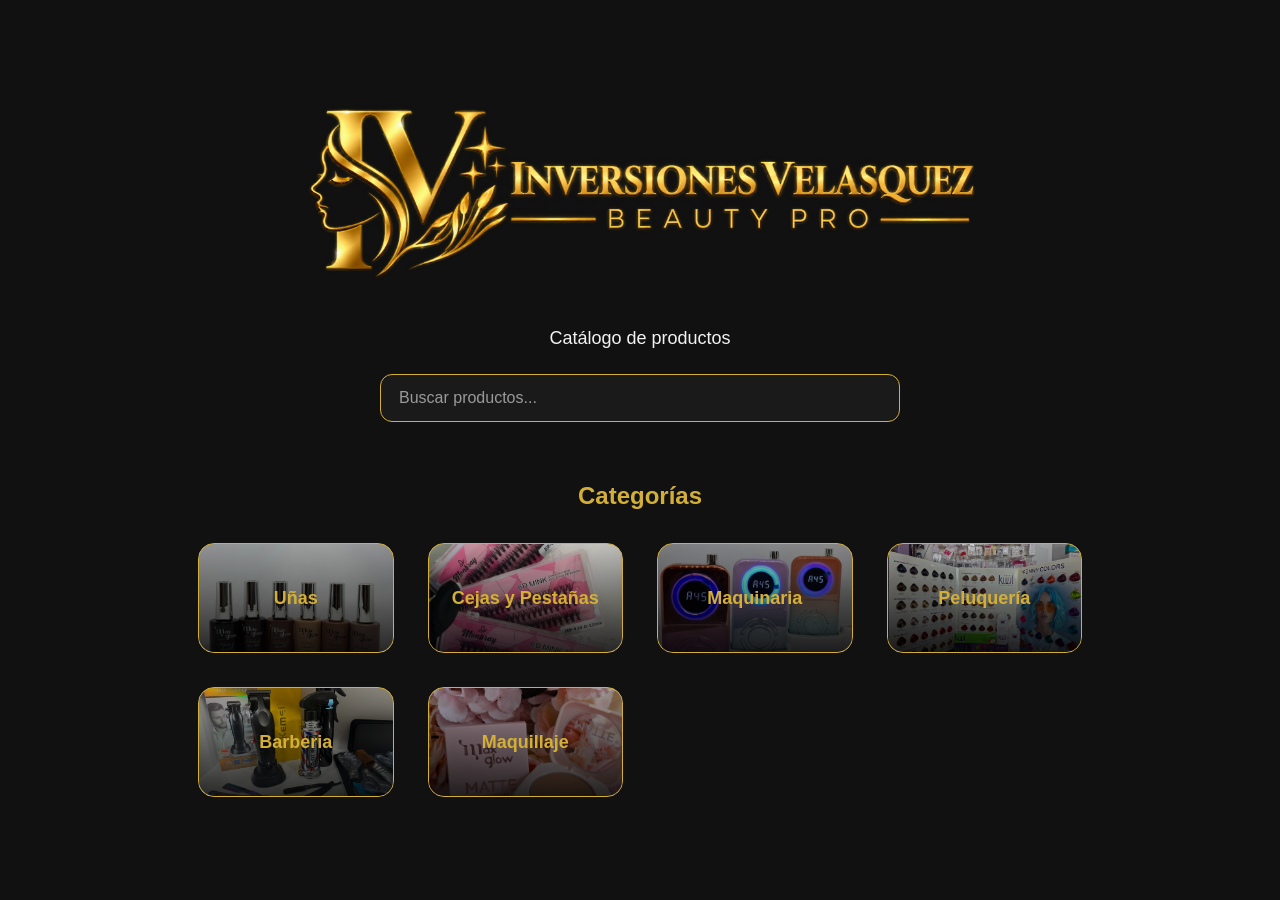
==== index.html @ 53782e68 "Primera version del catalogo" ====
<!DOCTYPE html>
<html lang="es">
<head>
    <meta charset="UTF-8">
    <meta name="viewport" content="width=device-width, initial-scale=1.0">
    <title>Inversiones Velasquez Beauty Pro</title>
    <link rel="stylesheet" href="styles.css">
</head>
    <body>
    <header class="hero">
        <img src="images/logo-inversiones-velasquez.png" alt="Inversiones Velasquez Beauty Pro" class="logo">

        <p class="subtitle">Catálogo de productos</p>

        <div class="search-box">
            <input type="text" placeholder="Buscar productos...">
        </div>
    </header>

<main>
    <section class="categories-section">
    <h2>Categorías</h2>

    <div class="category-grid">
        <button class="category-card category-card-image unas-card" id="btn-unas">
    <span>Uñas</span>
</button>
        <button class="category-card category-card-image pestanas-card" id="btn-pestanas">
    <span>Cejas y Pestañas</span>
</button>
        <button class="category-card category-card-image maquinaria-card" id="btn-maquinaria">
    <span>Maquinaria</span>
</button>
        <button class="category-card category-card-image peluqueria-card" id="btn-peluqueria">
    <span>Peluquería</span>
</button>
        <button class="category-card category-card-image barberia-card" id="btn-barberia">
    <span>Barberia</span>
</button>
        <button class="category-card category-card-image maquillaje-card" id="btn-maquillaje">
    <span>Maquillaje</span>
</button>

    </div>
</section> 
<section class="products-section" id="productos-unas">

    <button class="back-button volver-categorias">
        ← Volver a categorías
    </button>

    <h2>Productos de Uñas</h2>

    <div class="products-grid">

        <article class="product-card">
            <img src="images/unas.jpg" alt="Colección Chocolate Maxglow">

            <div class="product-info">
                <p class="product-brand">Maxglow</p>
                <h3>Colección Chocolate</h3>
                <p class="product-detail">Colección de 6 tonos</p>
                <p class="product-price">US$ 12.90</p>

                <a class="whatsapp-button" data-producto="Colección Chocolate Maxglow">
    Consultar por WhatsApp
</a>
            </div>
        </article>

        <article class="product-card">
    <img src="images/passion.jpg" alt="Colección Passion Maxglow">

    <div class="product-info">
        <p class="product-brand">Maxglow</p>
        <h3>Colección Passion</h3>
        <p class="product-detail">Colección de 6 tonos</p>
        <p class="product-price">US$ 12.98</p>

        <a class="whatsapp-button" data-producto="Colección Passion Maxglow">
            Consultar por WhatsApp
        </a>
    </div>
</article>

<article class="product-card">
    <img src="images/base-gel.jpg" alt="Base Gel Maxglow 15 ml">

    <div class="product-info">
        <p class="product-brand">Maxglow</p>
        <h3>Base Gel</h3>
        <p class="product-detail">15 ml</p>
        <p class="product-price">US$ 4.98</p>

        <a class="whatsapp-button" data-producto="Base Gel Maxglow 15 ml">
            Consultar por WhatsApp
        </a>
    </div>
</article>

<article class="product-card">
    <img src="images/top-coat-glass.jpg" alt="Top Coat Glass Super Shine Maxglow">

    <div class="product-info">
        <p class="product-brand">Maxglow</p>
        <h3>Top Coat Glass Super Shine</h3>
        <p class="product-detail">15 ml</p>
        <p class="product-price">US$ 5.68</p>

        <a class="whatsapp-button" data-producto="Top Coat Glass Super Shine Maxglow 15 ml">
            Consultar por WhatsApp
        </a>
    </div>
</article>

<article class="product-card">
    <img src="images/finish-gel.jpg" alt="Finish Gel Premium Top Coat Maxglow">

    <div class="product-info">
        <p class="product-brand">Maxglow</p>
        <h3>Finish Gel Premium Top Coat</h3>
        <p class="product-detail">10 ml</p>
        <p class="product-price">US$ 3.20</p>

        <a class="whatsapp-button" data-producto="Finish Gel Premium Top Coat Maxglow 10 ml">
            Consultar por WhatsApp
        </a>
    </div>
</article>

    </div>
    </section>
<section class="products-section" id="productos-pestanas">

    <button class="back-button volver-categorias">
    ← Volver a categorías
</button>

    <h2>Productos de Cejas y Pestañas</h2>

    <div class="products-grid">
        <!-- Aquí agregaremos los productos -->
    </div>

</section>
<section class="products-section" id="productos-maquinaria">

    <button class="back-button volver-categorias">
        ← Volver a categorías
    </button>

    <h2>Productos de Maquinaria</h2>

    <div class="products-grid">
        <!-- Aquí agregaremos los productos -->
    </div>

</section>

<section class="products-section" id="productos-peluqueria">

    <button class="back-button volver-categorias">
        ← Volver a categorías
    </button>

    <h2>Productos de Peluquería</h2>

    <div class="products-grid">
        <!-- Aquí agregaremos los productos -->
    </div>

</section>

<section class="products-section" id="productos-barberia">

    <button class="back-button volver-categorias">
        ← Volver a categorías
    </button>

    <h2>Productos de Barbería</h2>

    <div class="products-grid">
        <!-- Aquí agregaremos los productos -->
    </div>

</section>

<section class="products-section" id="productos-maquillaje">

    <button class="back-button volver-categorias">
        ← Volver a categorías
    </button>

    <h2>Productos de Maquillaje</h2>

    <div class="products-grid">
        <!-- Aquí agregaremos los productos -->
    </div>

</section>
</main>

<script src="script.js"></script>
</body>
</html>
---- styles.css ----
body {
    background-color: #111111;
    color: white;
    font-family: Arial, sans-serif;
    text-align: center;
}

h1 {
    color: #d4af37;
    font-size: 38px;
    margin-top: 50px;
}

h2 {
    color: #d4af37;
    margin-top: 40px;
}

button {
    background-color: #1f1f1f;
    color: #d4af37;
    border: 1px solid #d4af37;
    padding: 15px 25px;
    margin: 8px;
    border-radius: 10px;
    font-size: 16px;
    cursor: pointer;
}

button:hover {
    background-color: #d4af37;
    color: #111111;
}.logo {
    width: 90%;
    max-width: 700px;
    height: auto;
    margin: 35px auto 20px;
    display: block;
}.hero {
    padding: 30px 20px 10px;
}

.subtitle {
    font-size: 18px;
    margin-top: 10px;
    color: #f2f2f2;
}

.search-box {
    margin: 25px auto 10px;
    max-width: 520px;
}

.search-box input {
    width: 100%;
    box-sizing: border-box;
    background-color: #1a1a1a;
    color: white;
    border: 1px solid #d4af37;
    border-radius: 12px;
    padding: 14px 18px;
    font-size: 16px;
    outline: none;
}

.search-box input::placeholder {
    color: #9a9a9a;
}

.search-box input:focus {
    border-color: #f0c94a;
    box-shadow: 0 0 0 3px rgba(212, 175, 55, 0.15);
}.categories-section {
    margin-top: 35px;
    padding: 0 20px 40px;
}

.category-grid {
    display: grid;
    grid-template-columns: repeat(auto-fit, minmax(180px, 1fr));
    gap: 18px;
    max-width: 900px;
    margin: 25px auto 0;
}

.category-card {
    min-height: 110px;
    background: linear-gradient(145deg, #181818, #101010);
    border: 1px solid #d4af37;
    border-radius: 16px;
    color: #d4af37;
    font-size: 18px;
    font-weight: 600;
    padding: 20px;
    transition: transform 0.25s ease, box-shadow 0.25s ease, background 0.25s ease;
}

.category-card:hover {
    transform: translateY(-4px);
    background: linear-gradient(145deg, #242018, #141414);
    box-shadow: 0 10px 30px rgba(212, 175, 55, 0.15);
}

.category-card-image {
    position: relative;
    overflow: hidden;
    background-size: cover;
    background-position: center;
}

.category-card-image::before {
    content: "";
    position: absolute;
    inset: 0;
    background: linear-gradient(
        to top,
        rgba(0, 0, 0, 0.82),
        rgba(0, 0, 0, 0.18)
    );
}

.category-card-image span {
    position: relative;
    z-index: 1;
}

.unas-card {
    background-image: url("images/unas.jpg");
}.pestanas-card {
    background-image: url("images/pestanas.jpg");
}.maquinaria-card {
    background-image: url("images/maquinaria.jpg");
}.barberia-card {
    background-image: url("images/barberia.jpg");
}.peluqueria-card {
    background-image: url("images/peluqueria.jpg");
}

.maquillaje-card {
    background-image: url("images/maquillaje.jpg");
}/* ===== PRODUCTOS ===== */

.products-section {
    padding: 50px 20px 70px;
    text-align: center;
}

.products-section h2 {
    color: #d4af37;
    font-size: 28px;
    margin-bottom: 30px;
}

.products-grid {
    display: grid;
    grid-template-columns: repeat(auto-fit, minmax(240px, 280px));
    justify-content: center;
    gap: 25px;
    max-width: 1000px;
    margin: 0 auto;
}

.product-card {
    background: linear-gradient(145deg, #181818, #101010);
    border: 1px solid #d4af37;
    border-radius: 18px;
    overflow: hidden;
    text-align: left;
    transition: transform 0.25s ease, box-shadow 0.25s ease;
}

.product-card:hover {
    transform: translateY(-5px);
    box-shadow: 0 10px 30px rgba(212, 175, 55, 0.18);
}

.product-card img {
    width: 100%;
    height: 240px;
    object-fit: cover;
    display: block;
}

.product-info {
    padding: 20px;
}

.product-brand {
    color: #d4af37;
    font-size: 14px;
    font-weight: 600;
    text-transform: uppercase;
    letter-spacing: 1px;
    margin: 0 0 6px;
}

.product-info h3 {
    color: white;
    font-size: 20px;
    margin: 0 0 8px;
}

.product-detail {
    color: #aaa;
    font-size: 14px;
    margin: 0 0 18px;
}

.product-price {
    color: #d4af37;
    font-size: 22px;
    font-weight: 700;
    margin: 0 0 18px;
}

.whatsapp-button {
    width: 100%;
    padding: 12px;
    border: none;
    border-radius: 10px;
    background: #25d366;
    color: white;
    font-size: 15px;
    font-weight: 600;
    cursor: pointer;
    transition: transform 0.2s ease, opacity 0.2s ease;
}

.whatsapp-button:hover {
    transform: translateY(-2px);
    opacity: 0.9;
}
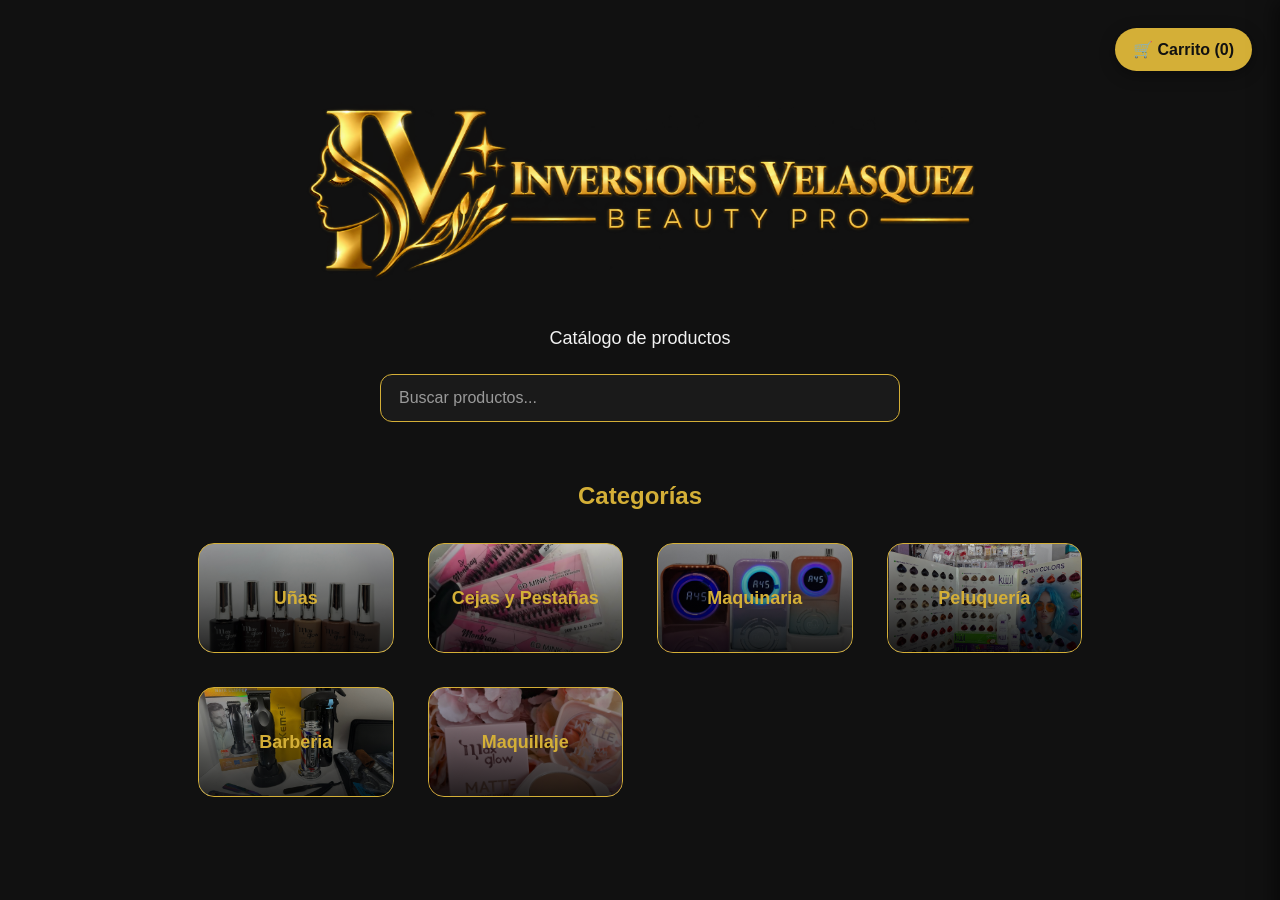
==== commit 13be28d7: "Carrito y WhatsApp automatizados" ====
--- a/index.html
+++ b/index.html
@@ -62,9 +62,20 @@
                 <p class="product-detail">Colección de 6 tonos</p>
                 <p class="product-price">US$ 12.90</p>
 
-                <a class="whatsapp-button" data-producto="Colección Chocolate Maxglow">
+<button 
+    class="add-to-cart"
+    data-name="Colección Chocolate Maxglow"
+    data-price="12.90">
+    Agregar al carrito
+</button>
+
+<a class="whatsapp-button"
+   data-producto="Colección Chocolate Maxglow"
+   data-precio="12.90"
+   data-imagen="images/unas.jpg">
     Consultar por WhatsApp
 </a>
+
             </div>
         </article>
 
@@ -76,6 +87,12 @@
         <h3>Colección Passion</h3>
         <p class="product-detail">Colección de 6 tonos</p>
         <p class="product-price">US$ 12.98</p>
+        <button 
+    class="add-to-cart"
+    data-name="Colección Passion Maxglow"
+    data-price="12.98">
+    Agregar al carrito
+</button>
 
         <a class="whatsapp-button" data-producto="Colección Passion Maxglow">
             Consultar por WhatsApp
@@ -91,6 +108,12 @@
         <h3>Base Gel</h3>
         <p class="product-detail">15 ml</p>
         <p class="product-price">US$ 4.98</p>
+        <button 
+    class="add-to-cart"
+    data-name="Base Gel Maxglow 15 ml"
+    data-price="4.98">
+    Agregar al carrito
+</button>
 
         <a class="whatsapp-button" data-producto="Base Gel Maxglow 15 ml">
             Consultar por WhatsApp
@@ -106,6 +129,12 @@
         <h3>Top Coat Glass Super Shine</h3>
         <p class="product-detail">15 ml</p>
         <p class="product-price">US$ 5.68</p>
+        <button 
+    class="add-to-cart"
+    data-name="Top Coat Glass Super Shine Maxglow 15 ml"
+    data-price="5.68">
+    Agregar al carrito
+</button>
 
         <a class="whatsapp-button" data-producto="Top Coat Glass Super Shine Maxglow 15 ml">
             Consultar por WhatsApp
@@ -121,6 +150,12 @@
         <h3>Finish Gel Premium Top Coat</h3>
         <p class="product-detail">10 ml</p>
         <p class="product-price">US$ 3.20</p>
+        <button 
+    class="add-to-cart"
+    data-name="Finish Gel Premium Top Coat Maxglow 10 ml"
+    data-price="3.20">
+    Agregar al carrito
+</button>
 
         <a class="whatsapp-button" data-producto="Finish Gel Premium Top Coat Maxglow 10 ml">
             Consultar por WhatsApp
@@ -199,6 +234,29 @@
 
 </section>
 </main>
+
+<button id="cart-button" class="cart-button">
+    🛒 Carrito (<span id="cart-count">0</span>)
+</button>
+
+<div id="cart-panel" class="cart-panel">
+    <div class="cart-header">
+        <h2>Tu pedido</h2>
+        <button id="close-cart" class="close-cart">×</button>
+    </div>
+
+    <div id="cart-items">
+        <p class="empty-cart">Tu carrito está vacío</p>
+    </div>
+
+    <div class="cart-footer">
+        <p>Total referencial: <strong id="cart-total">US$ 0.00</strong></p>
+
+        <button id="send-cart-whatsapp" class="cart-whatsapp-button">
+            Enviar pedido por WhatsApp
+        </button>
+    </div>
+</div>
 
 <script src="script.js"></script>
 </body>
--- a/styles.css
+++ b/styles.css
@@ -229,4 +229,124 @@
 .whatsapp-button:hover {
     transform: translateY(-2px);
     opacity: 0.9;
+}/* =========================
+   CARRITO
+========================= */
+
+.cart-button {
+    position: fixed;
+    top: 20px;
+    right: 20px;
+    z-index: 1000;
+
+    background: #d4af37;
+    color: #111;
+    border: none;
+    border-radius: 30px;
+
+    padding: 12px 18px;
+    font-size: 16px;
+    font-weight: bold;
+
+    cursor: pointer;
+
+    box-shadow: 0 4px 15px rgba(0, 0, 0, 0.35);
+}
+
+.cart-button:hover {
+    transform: scale(1.05);
+}
+
+.cart-panel {
+    position: fixed;
+    top: 0;
+    right: -420px;
+
+    width: 380px;
+    max-width: 90%;
+    height: 100vh;
+
+    background: #111;
+    color: white;
+
+    z-index: 2000;
+
+    padding: 20px;
+
+    box-shadow: -5px 0 20px rgba(0, 0, 0, 0.5);
+
+    transition: right 0.3s ease;
+
+    overflow-y: auto;
+}
+
+.cart-panel.active {
+    right: 0;
+}
+
+.cart-header {
+    display: flex;
+    justify-content: space-between;
+    align-items: center;
+
+    border-bottom: 1px solid #d4af37;
+    padding-bottom: 15px;
+}
+
+.cart-header h2 {
+    color: #d4af37;
+    margin: 0;
+}
+
+.close-cart {
+    background: transparent;
+    border: none;
+    color: white;
+
+    font-size: 32px;
+    cursor: pointer;
+}
+
+#cart-items {
+    margin-top: 20px;
+}
+
+.empty-cart {
+    color: #aaa;
+    text-align: center;
+    margin-top: 40px;
+}
+
+.cart-footer {
+    margin-top: 30px;
+    padding-top: 20px;
+
+    border-top: 1px solid #333;
+}
+
+.cart-footer p {
+    font-size: 18px;
+}
+
+.cart-whatsapp-button {
+    width: 100%;
+
+    background: #25d366;
+    color: white;
+
+    border: none;
+    border-radius: 10px;
+
+    padding: 14px;
+
+    font-size: 16px;
+    font-weight: bold;
+
+    cursor: pointer;
+}
+
+.cart-whatsapp-button:hover {
+    opacity: 0.9;
+}.add-to-cart {
+    margin-bottom: 14px;
 }
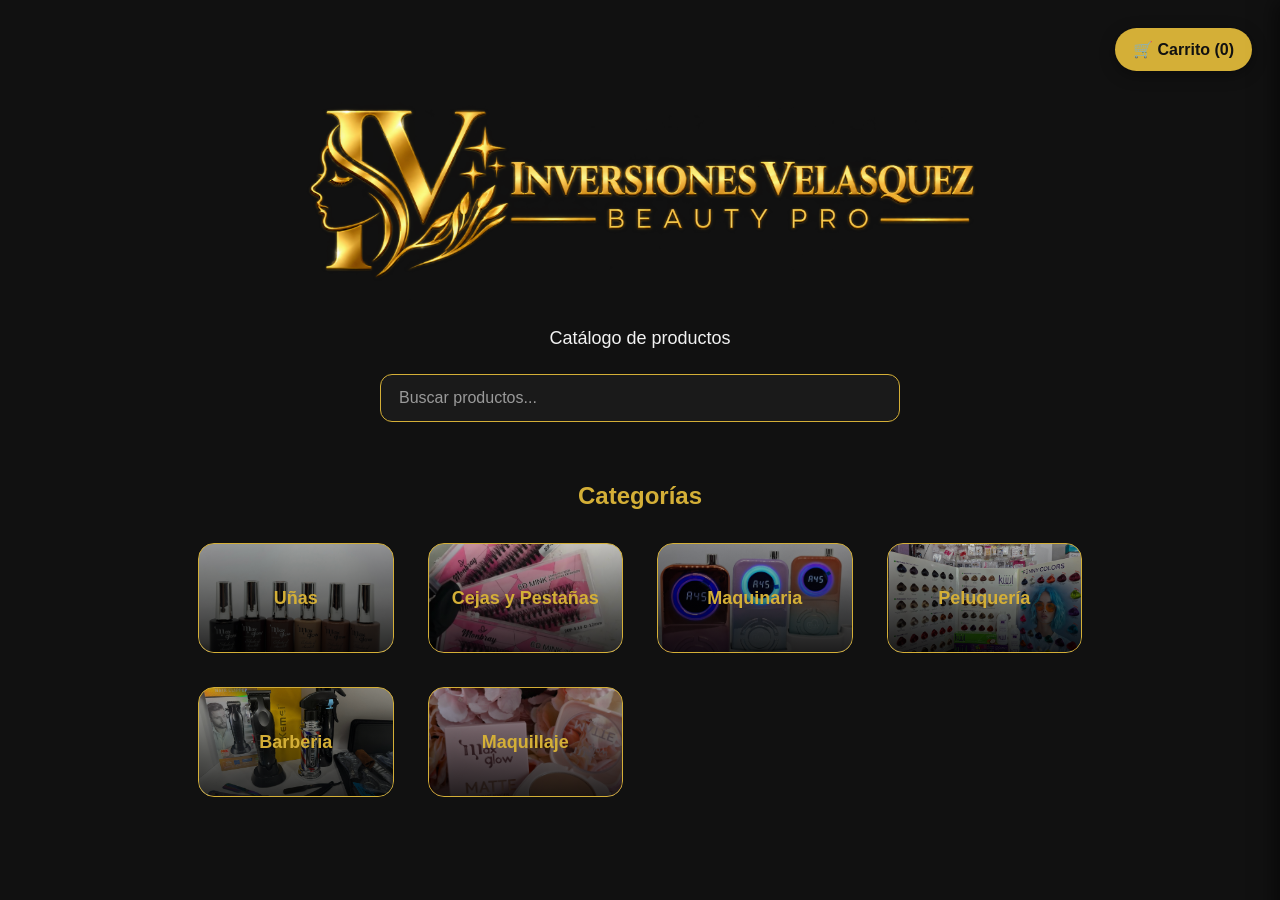
==== commit 5c01bdd9: "Productos automatizados desde productos.js" ====
--- a/index.html
+++ b/index.html
@@ -53,115 +53,7 @@
 
     <div class="products-grid">
 
-        <article class="product-card">
-            <img src="images/unas.jpg" alt="Colección Chocolate Maxglow">
-
-            <div class="product-info">
-                <p class="product-brand">Maxglow</p>
-                <h3>Colección Chocolate</h3>
-                <p class="product-detail">Colección de 6 tonos</p>
-                <p class="product-price">US$ 12.90</p>
-
-<button 
-    class="add-to-cart"
-    data-name="Colección Chocolate Maxglow"
-    data-price="12.90">
-    Agregar al carrito
-</button>
-
-<a class="whatsapp-button"
-   data-producto="Colección Chocolate Maxglow"
-   data-precio="12.90"
-   data-imagen="images/unas.jpg">
-    Consultar por WhatsApp
-</a>
-
-            </div>
-        </article>
-
-        <article class="product-card">
-    <img src="images/passion.jpg" alt="Colección Passion Maxglow">
-
-    <div class="product-info">
-        <p class="product-brand">Maxglow</p>
-        <h3>Colección Passion</h3>
-        <p class="product-detail">Colección de 6 tonos</p>
-        <p class="product-price">US$ 12.98</p>
-        <button 
-    class="add-to-cart"
-    data-name="Colección Passion Maxglow"
-    data-price="12.98">
-    Agregar al carrito
-</button>
-
-        <a class="whatsapp-button" data-producto="Colección Passion Maxglow">
-            Consultar por WhatsApp
-        </a>
-    </div>
-</article>
-
-<article class="product-card">
-    <img src="images/base-gel.jpg" alt="Base Gel Maxglow 15 ml">
-
-    <div class="product-info">
-        <p class="product-brand">Maxglow</p>
-        <h3>Base Gel</h3>
-        <p class="product-detail">15 ml</p>
-        <p class="product-price">US$ 4.98</p>
-        <button 
-    class="add-to-cart"
-    data-name="Base Gel Maxglow 15 ml"
-    data-price="4.98">
-    Agregar al carrito
-</button>
-
-        <a class="whatsapp-button" data-producto="Base Gel Maxglow 15 ml">
-            Consultar por WhatsApp
-        </a>
-    </div>
-</article>
-
-<article class="product-card">
-    <img src="images/top-coat-glass.jpg" alt="Top Coat Glass Super Shine Maxglow">
-
-    <div class="product-info">
-        <p class="product-brand">Maxglow</p>
-        <h3>Top Coat Glass Super Shine</h3>
-        <p class="product-detail">15 ml</p>
-        <p class="product-price">US$ 5.68</p>
-        <button 
-    class="add-to-cart"
-    data-name="Top Coat Glass Super Shine Maxglow 15 ml"
-    data-price="5.68">
-    Agregar al carrito
-</button>
-
-        <a class="whatsapp-button" data-producto="Top Coat Glass Super Shine Maxglow 15 ml">
-            Consultar por WhatsApp
-        </a>
-    </div>
-</article>
-
-<article class="product-card">
-    <img src="images/finish-gel.jpg" alt="Finish Gel Premium Top Coat Maxglow">
-
-    <div class="product-info">
-        <p class="product-brand">Maxglow</p>
-        <h3>Finish Gel Premium Top Coat</h3>
-        <p class="product-detail">10 ml</p>
-        <p class="product-price">US$ 3.20</p>
-        <button 
-    class="add-to-cart"
-    data-name="Finish Gel Premium Top Coat Maxglow 10 ml"
-    data-price="3.20">
-    Agregar al carrito
-</button>
-
-        <a class="whatsapp-button" data-producto="Finish Gel Premium Top Coat Maxglow 10 ml">
-            Consultar por WhatsApp
-        </a>
-    </div>
-</article>
+        
 
     </div>
     </section>
@@ -258,6 +150,7 @@
     </div>
 </div>
 
+<script src="productos.js"></script>
 <script src="script.js"></script>
 </body>
 </html>
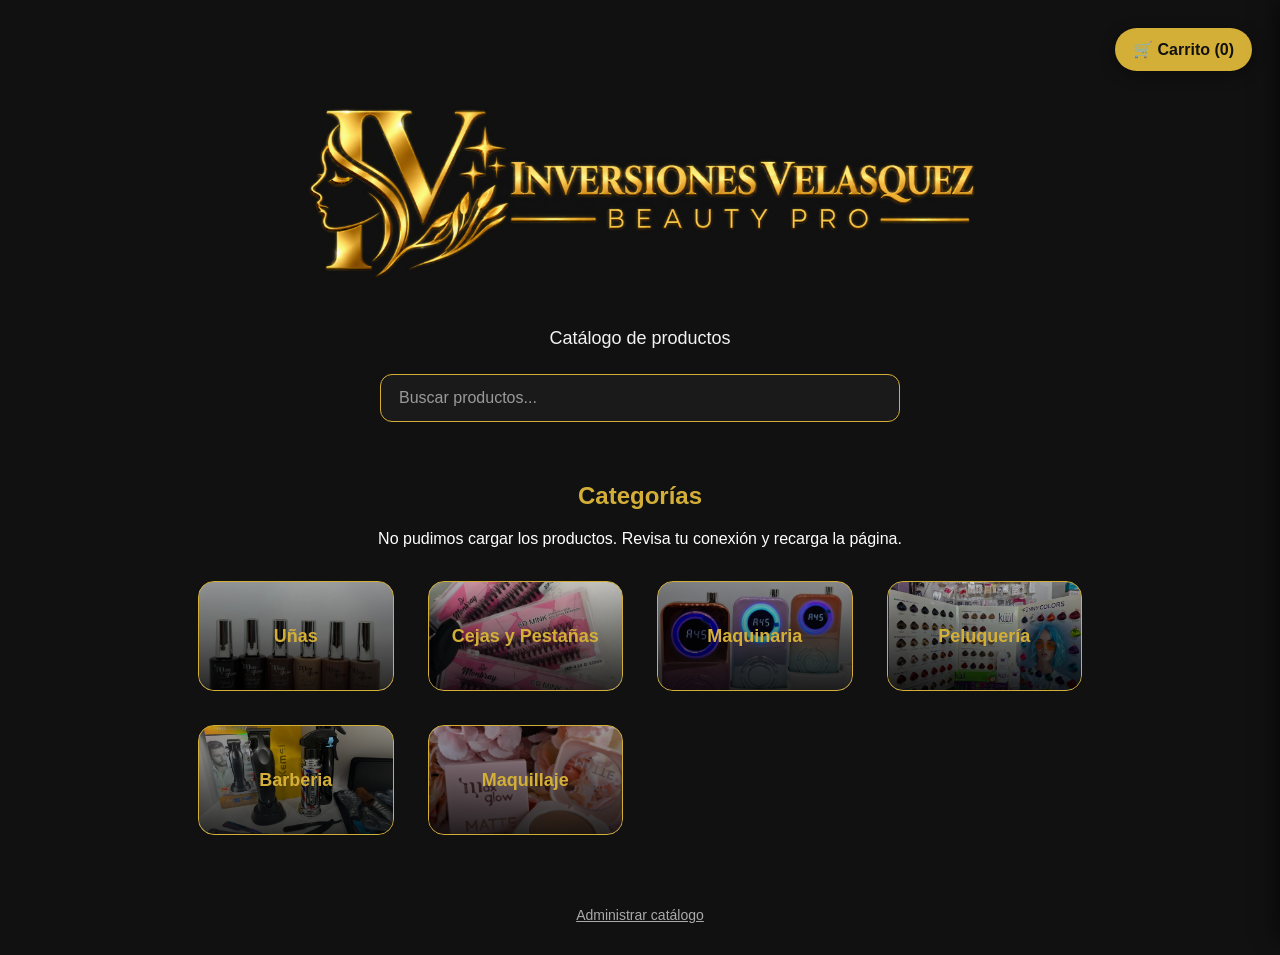
==== commit 4cd6c89c: "Agregar administrador de productos y catálogo conectado a Supabase" ====
--- a/index.html
+++ b/index.html
@@ -20,24 +20,25 @@
 <main>
     <section class="categories-section">
     <h2>Categorías</h2>
+    <p id="estado-catalogo" role="status">Cargando productos…</p>
 
     <div class="category-grid">
-        <button class="category-card category-card-image unas-card" id="btn-unas">
+        <button class="category-card category-card-image unas-card" disabled id="btn-unas">
     <span>Uñas</span>
 </button>
-        <button class="category-card category-card-image pestanas-card" id="btn-pestanas">
+        <button class="category-card category-card-image pestanas-card" disabled id="btn-pestanas">
     <span>Cejas y Pestañas</span>
 </button>
-        <button class="category-card category-card-image maquinaria-card" id="btn-maquinaria">
+        <button class="category-card category-card-image maquinaria-card" disabled id="btn-maquinaria">
     <span>Maquinaria</span>
 </button>
-        <button class="category-card category-card-image peluqueria-card" id="btn-peluqueria">
+        <button class="category-card category-card-image peluqueria-card" disabled id="btn-peluqueria">
     <span>Peluquería</span>
 </button>
-        <button class="category-card category-card-image barberia-card" id="btn-barberia">
+        <button class="category-card category-card-image barberia-card" disabled id="btn-barberia">
     <span>Barberia</span>
 </button>
-        <button class="category-card category-card-image maquillaje-card" id="btn-maquillaje">
+        <button class="category-card category-card-image maquillaje-card" disabled id="btn-maquillaje">
     <span>Maquillaje</span>
 </button>
 
@@ -126,6 +127,7 @@
 
 </section>
 </main>
+<footer><a class="admin-link" href="admin.html">Administrar catálogo</a></footer>
 
 <button id="cart-button" class="cart-button">
     🛒 Carrito (<span id="cart-count">0</span>)
@@ -150,7 +152,8 @@
     </div>
 </div>
 
-<script src="productos.js"></script>
+<script src="supabase-config.js"></script>
+
 <script src="script.js"></script>
 </body>
 </html>
--- a/styles.css
+++ b/styles.css
@@ -349,4 +349,9 @@
     opacity: 0.9;
 }.add-to-cart {
     margin-bottom: 14px;
-}+}
+/* Evitar mostrar secciones vacías mientras se consulta el catálogo. */
+.products-section { display: none; }
+.add-to-cart:disabled { opacity: .6; cursor: default; }
+
+.admin-link { display: inline-block; color: #aaa; padding: 24px; font-size: 14px; }
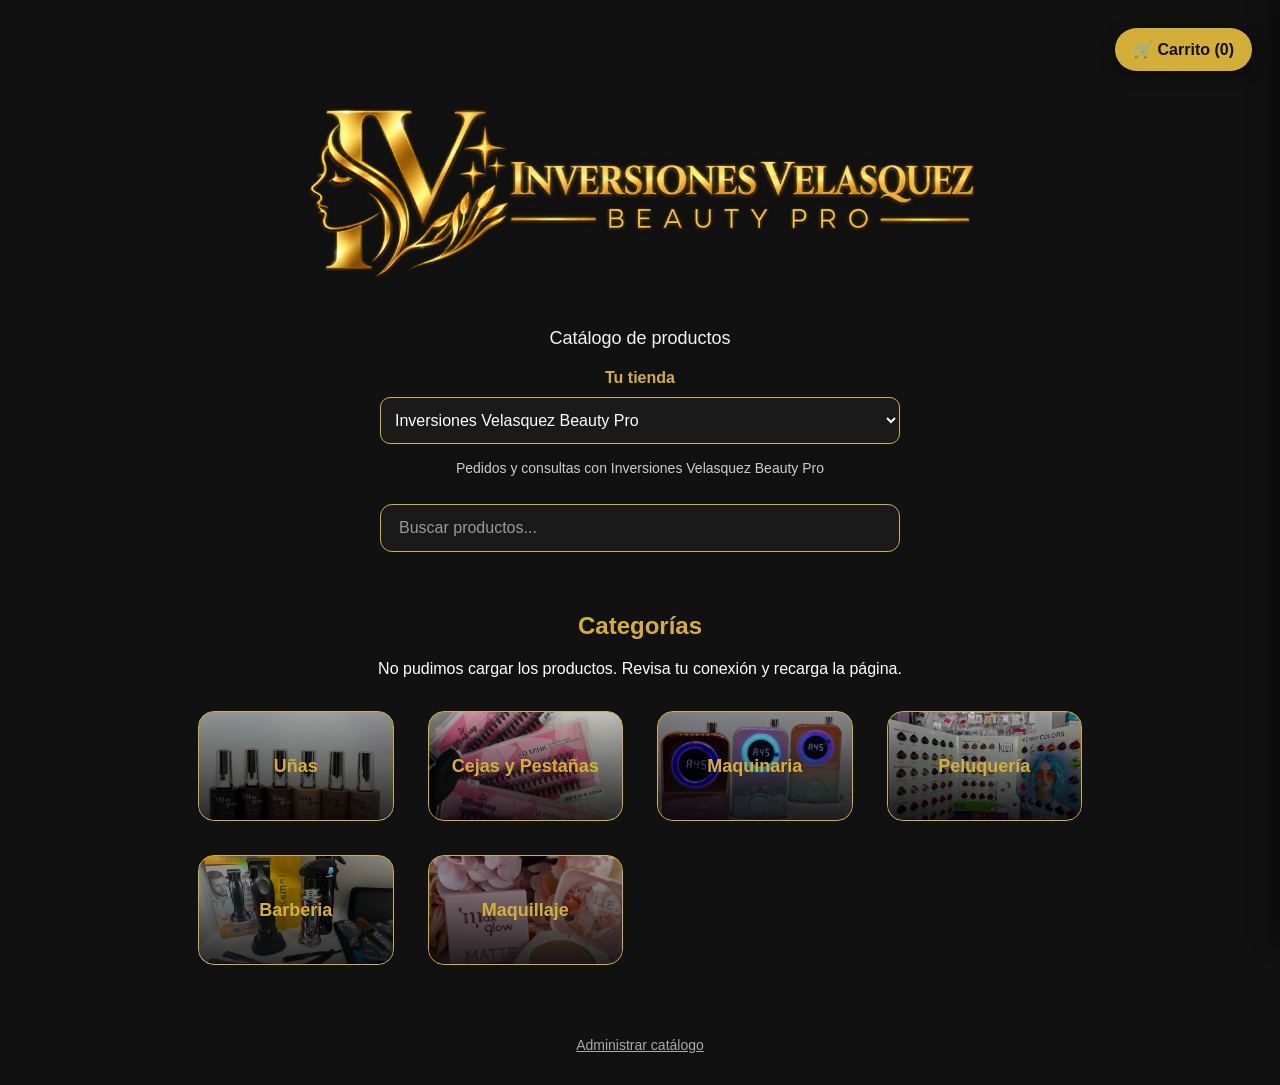
==== commit 8a615ffe: "Compartir catálogo entre Inversiones y Mariales" ====
--- a/index.html
+++ b/index.html
@@ -11,6 +11,14 @@
         <img src="images/logo-inversiones-velasquez.png" alt="Inversiones Velasquez Beauty Pro" class="logo">
 
         <p class="subtitle">Catálogo de productos</p>
+        <div class="store-selector">
+            <label for="tienda">Tu tienda</label>
+            <select id="tienda">
+                <option value="inversiones">Inversiones Velasquez Beauty Pro</option>
+                <option value="mariales">Mariales Velasquez Beauty Shop</option>
+            </select>
+            <p id="estado-tienda" role="status"></p>
+        </div>
 
         <div class="search-box">
             <input type="text" placeholder="Buscar productos...">
@@ -144,6 +152,7 @@
     </div>
 
     <div class="cart-footer">
+        <p id="tienda-pedido"></p>
         <p>Total referencial: <strong id="cart-total">US$ 0.00</strong></p>
 
         <button id="send-cart-whatsapp" class="cart-whatsapp-button">
@@ -154,6 +163,7 @@
 
 <script src="supabase-config.js"></script>
 
+<script src="tiendas.js"></script>
 <script src="script.js"></script>
 </body>
 </html>
--- a/styles.css
+++ b/styles.css
@@ -355,3 +355,11 @@
 .add-to-cart:disabled { opacity: .6; cursor: default; }
 
 .admin-link { display: inline-block; color: #aaa; padding: 24px; font-size: 14px; }
+
+.store-selector {max-width:520px;margin:20px auto;color:#d4af37;}
+.store-selector label {display:block;margin-bottom:10px;font-weight:bold;}
+.store-selector select {box-sizing:border-box;width:100%;padding:13px 10px;background:#1a1a1a;color:white;border:1px solid #d4af37;border-radius:10px;font:inherit;}
+#estado-tienda {color:#ccc;font-size:14px;line-height:1.5;}
+.whatsapp-button[aria-disabled="true"] {background:#444;color:#ddd;cursor:default;display:inline-block;box-sizing:border-box;}
+.cart-whatsapp-button:disabled {background:#444;color:#ddd;cursor:default;}
+#tienda-pedido {color:#d4af37;font-size:15px;}
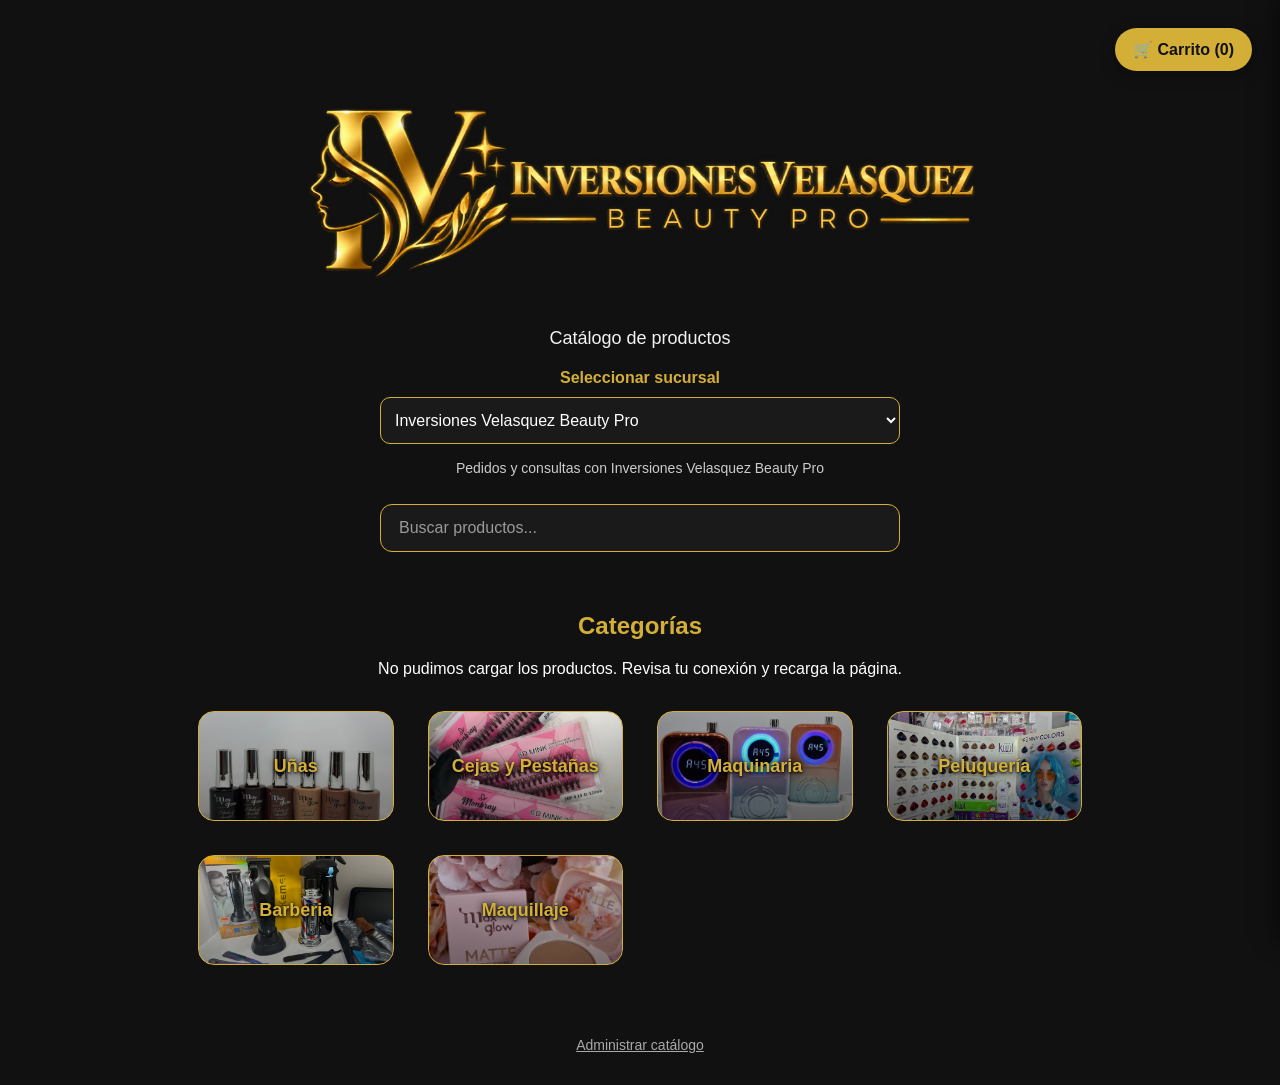
==== commit 74436d5a: "Agregar modalidades de entrega y mejorar selección de sucursal" ====
--- a/index.html
+++ b/index.html
@@ -12,7 +12,7 @@
 
         <p class="subtitle">Catálogo de productos</p>
         <div class="store-selector">
-            <label for="tienda">Tu tienda</label>
+            <label for="tienda">Seleccionar sucursal</label>
             <select id="tienda">
                 <option value="inversiones">Inversiones Velasquez Beauty Pro</option>
                 <option value="mariales">Mariales Velasquez Beauty Shop</option>
@@ -153,6 +153,19 @@
 
     <div class="cart-footer">
         <p id="tienda-pedido"></p>
+        <div class="delivery-options">
+            <label for="tipo-entrega">¿Cómo quieres recibir tu pedido?</label>
+            <select id="tipo-entrega" required>
+                <option value="">Selecciona una opción</option>
+                <option value="local">Delivery gratis en Valle de la Pascua</option>
+                <option value="nacional">Envío nacional con cobro en destino</option>
+            </select>
+            <p id="detalle-entrega" role="status">Elige la modalidad de entrega para enviar tu pedido.</p>
+            <label for="nombre-entrega">Nombre de quien recibe</label>
+            <input id="nombre-entrega" autocomplete="name" maxlength="120" required>
+            <label for="direccion-entrega">Dirección de entrega o agencia de destino</label>
+            <textarea id="direccion-entrega" autocomplete="street-address" maxlength="500" rows="3" required></textarea>
+        </div>
         <p>Total referencial: <strong id="cart-total">US$ 0.00</strong></p>
 
         <button id="send-cart-whatsapp" class="cart-whatsapp-button">
--- a/styles.css
+++ b/styles.css
@@ -114,8 +114,8 @@
     inset: 0;
     background: linear-gradient(
         to top,
-        rgba(0, 0, 0, 0.82),
-        rgba(0, 0, 0, 0.18)
+        rgba(0, 0, 0, 0.40),
+        rgba(0, 0, 0, 0.04)
     );
 }
 
@@ -363,3 +363,10 @@
 .whatsapp-button[aria-disabled="true"] {background:#444;color:#ddd;cursor:default;display:inline-block;box-sizing:border-box;}
 .cart-whatsapp-button:disabled {background:#444;color:#ddd;cursor:default;}
 #tienda-pedido {color:#d4af37;font-size:15px;}
+
+.category-card-image span {text-shadow:0 1px 3px #000,0 0 8px #000;}
+.delivery-options {text-align:left;margin:20px 0;}
+.delivery-options label {display:block;font-size:15px;margin:14px 0 7px;}
+.delivery-options input,.delivery-options select,.delivery-options textarea {box-sizing:border-box;width:100%;max-width:100%;padding:11px;border:1px solid #777;border-radius:8px;background:#1a1a1a;color:#fff;font:inherit;}
+.delivery-options select {font-size:14px;}
+#detalle-entrega {font-size:14px;line-height:1.5;color:#ccc;}
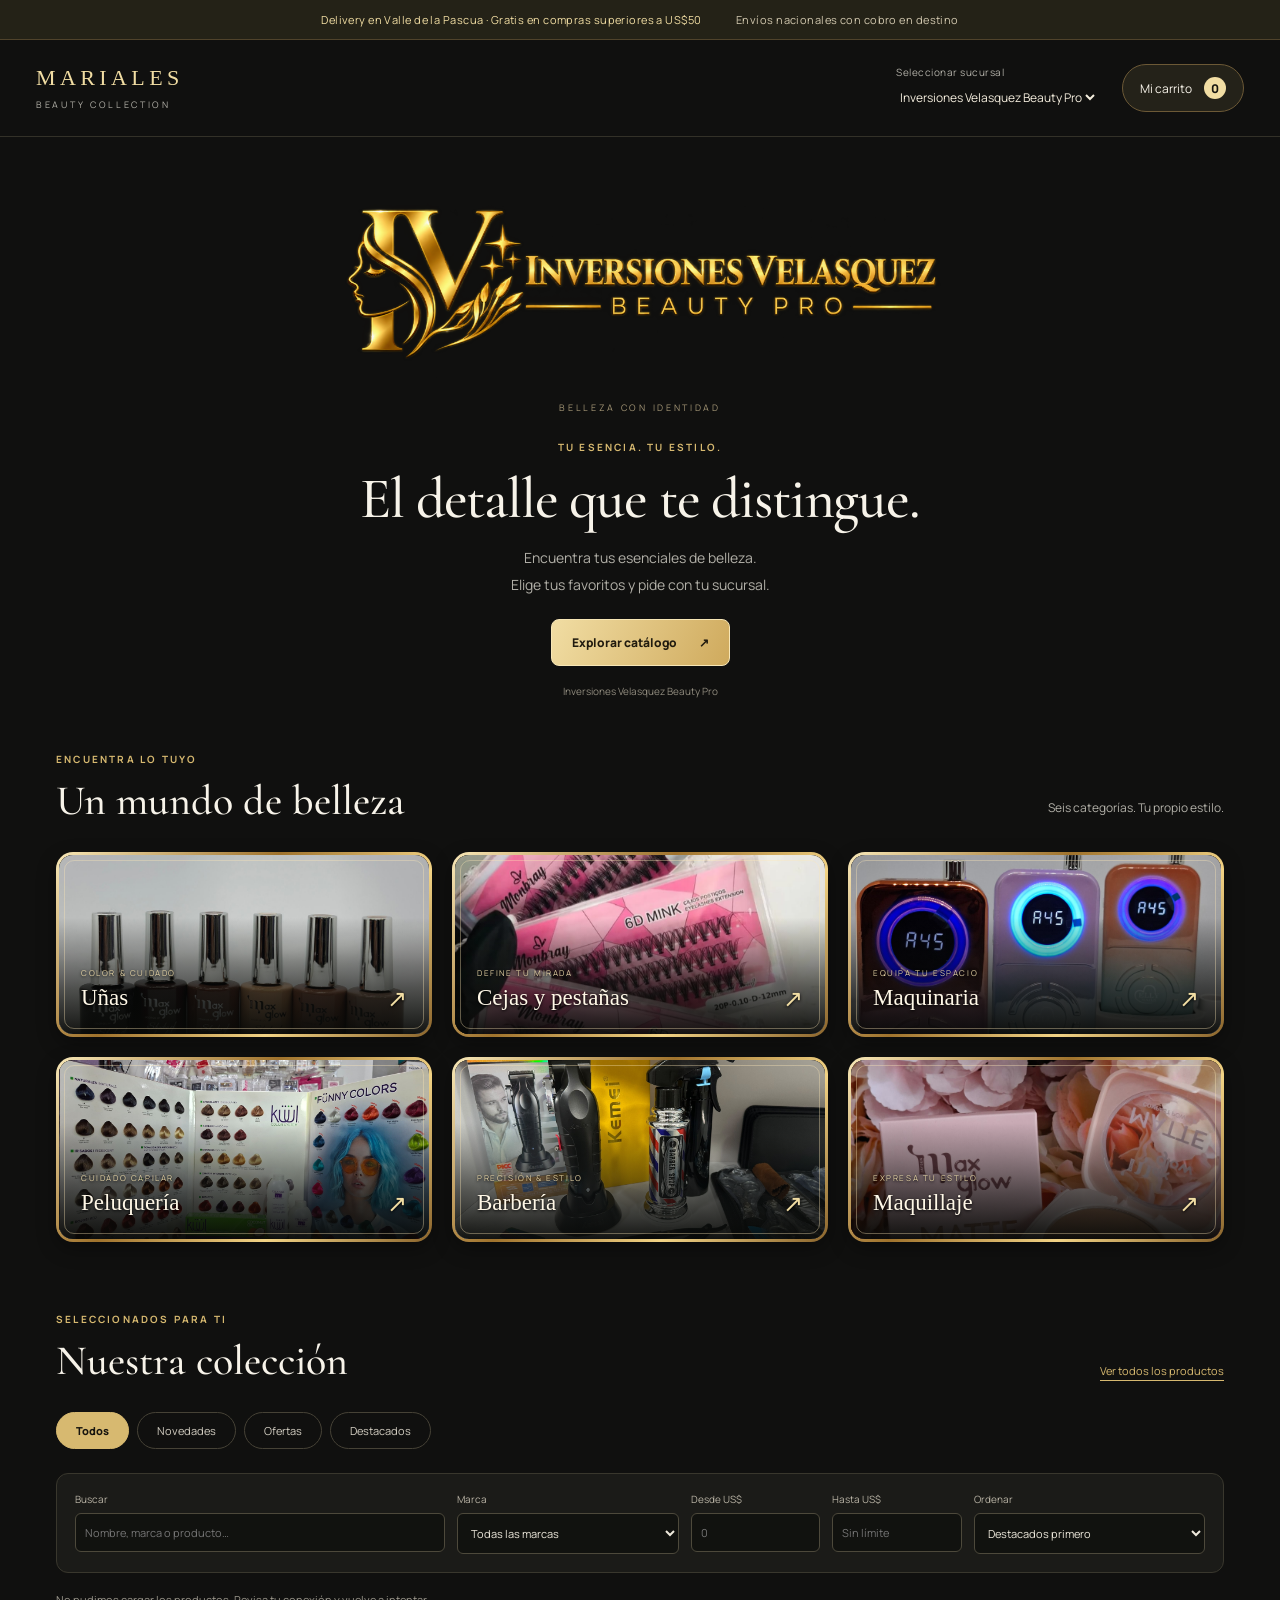
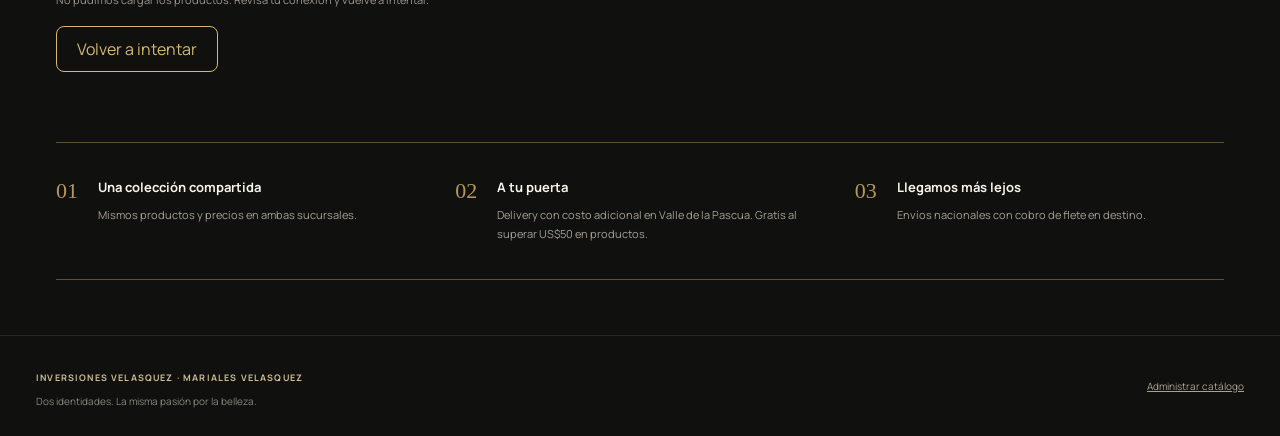
==== commit 95a4111f: "Mejora diseño, promociones y revisión de pedidos" ====
--- a/index.html
+++ b/index.html
@@ -1,182 +1,25 @@
-<!DOCTYPE html>
-<html lang="es">
-<head>
-    <meta charset="UTF-8">
-    <meta name="viewport" content="width=device-width, initial-scale=1.0">
-    <title>Inversiones Velasquez Beauty Pro</title>
-    <link rel="stylesheet" href="styles.css">
-</head>
-    <body>
-    <header class="hero">
-        <img src="images/logo-inversiones-velasquez.png" alt="Inversiones Velasquez Beauty Pro" class="logo">
-
-        <p class="subtitle">Catálogo de productos</p>
-        <div class="store-selector">
-            <label for="tienda">Seleccionar sucursal</label>
-            <select id="tienda">
-                <option value="inversiones">Inversiones Velasquez Beauty Pro</option>
-                <option value="mariales">Mariales Velasquez Beauty Shop</option>
-            </select>
-            <p id="estado-tienda" role="status"></p>
-        </div>
-
-        <div class="search-box">
-            <input type="text" placeholder="Buscar productos...">
-        </div>
-    </header>
-
+<!doctype html>
+<html lang="es"><head><meta charset="utf-8"><meta name="viewport" content="width=device-width,initial-scale=1"><meta name="theme-color" content="#10100f"><title>Inversiones Velasquez Beauty Pro</title><link rel="stylesheet" href="styles.css?v=centrado2"></head>
+<body>
+<div class="announcement">Delivery en Valle de la Pascua · Gratis en compras superiores a US$50 <span>Envíos nacionales con cobro en destino</span></div>
+<header class="topbar"><a class="wordmark" href="./" id="brand-home">MARIALES <small>BEAUTY COLLECTION</small></a><div class="header-actions"><label class="branch-label" for="tienda">Seleccionar sucursal<select id="tienda"><option value="inversiones">Inversiones Velasquez Beauty Pro</option><option value="mariales">Mariales Velasquez Beauty Shop</option></select></label><button class="cart-button" id="cart-button" aria-haspopup="dialog">Mi carrito <span id="cart-count">0</span></button></div></header>
 <main>
-    <section class="categories-section">
-    <h2>Categorías</h2>
-    <p id="estado-catalogo" role="status">Cargando productos…</p>
-
-    <div class="category-grid">
-        <button class="category-card category-card-image unas-card" disabled id="btn-unas">
-    <span>Uñas</span>
-</button>
-        <button class="category-card category-card-image pestanas-card" disabled id="btn-pestanas">
-    <span>Cejas y Pestañas</span>
-</button>
-        <button class="category-card category-card-image maquinaria-card" disabled id="btn-maquinaria">
-    <span>Maquinaria</span>
-</button>
-        <button class="category-card category-card-image peluqueria-card" disabled id="btn-peluqueria">
-    <span>Peluquería</span>
-</button>
-        <button class="category-card category-card-image barberia-card" disabled id="btn-barberia">
-    <span>Barberia</span>
-</button>
-        <button class="category-card category-card-image maquillaje-card" disabled id="btn-maquillaje">
-    <span>Maquillaje</span>
-</button>
-
-    </div>
-</section> 
-<section class="products-section" id="productos-unas">
-
-    <button class="back-button volver-categorias">
-        ← Volver a categorías
-    </button>
-
-    <h2>Productos de Uñas</h2>
-
-    <div class="products-grid">
-
-        
-
-    </div>
-    </section>
-<section class="products-section" id="productos-pestanas">
-
-    <button class="back-button volver-categorias">
-    ← Volver a categorías
-</button>
-
-    <h2>Productos de Cejas y Pestañas</h2>
-
-    <div class="products-grid">
-        <!-- Aquí agregaremos los productos -->
-    </div>
-
+<section class="hero"><div class="hero-copy"><p class="eyebrow">TU ESENCIA. TU ESTILO.</p><h1>El detalle que te distingue.</h1><p class="hero-description">Encuentra tus esenciales de belleza.<br>Elige tus favoritos y pide con tu sucursal.</p><a class="primary" href="#coleccion">Explorar catálogo <span aria-hidden="true">↗</span></a><p class="store-status" id="estado-tienda"></p></div><div class="hero-brand"><img class="logo" src="images/logo-inversiones-velasquez.png" alt="Inversiones Velasquez Beauty Pro"><span class="brand-caption">BELLEZA CON IDENTIDAD</span></div></section>
+<section class="categories-section" aria-labelledby="categorias-titulo"><div class="section-heading"><div><p class="eyebrow">ENCUENTRA LO TUYO</p><h2 id="categorias-titulo">Un mundo de belleza</h2></div><span class="subtle">Seis categorías. Tu propio estilo.</span></div><div class="category-grid">
+<button class="category-card" data-category="unas" aria-pressed="false"><img src="images/unas.jpg" alt=""><span><small>COLOR & CUIDADO</small>Uñas<b aria-hidden="true">↗</b></span></button>
+<button class="category-card" data-category="pestanas" aria-pressed="false"><img src="images/pestanas.jpg" alt=""><span><small>DEFINE TU MIRADA</small>Cejas y pestañas<b aria-hidden="true">↗</b></span></button>
+<button class="category-card" data-category="maquinaria" aria-pressed="false"><img src="images/maquinaria.jpg" alt=""><span><small>EQUIPA TU ESPACIO</small>Maquinaria<b aria-hidden="true">↗</b></span></button>
+<button class="category-card" data-category="peluqueria" aria-pressed="false"><img src="images/peluqueria.jpg" alt=""><span><small>CUIDADO CAPILAR</small>Peluquería<b aria-hidden="true">↗</b></span></button>
+<button class="category-card" data-category="barberia" aria-pressed="false"><img src="images/barberia.jpg" alt=""><span><small>PRECISIÓN & ESTILO</small>Barbería<b aria-hidden="true">↗</b></span></button>
+<button class="category-card" data-category="maquillaje" aria-pressed="false"><img src="images/maquillaje.jpg" alt=""><span><small>EXPRESA TU ESTILO</small>Maquillaje<b aria-hidden="true">↗</b></span></button>
+</div></section>
+<section id="coleccion" class="collection" aria-labelledby="collection-title"><div class="section-heading"><div><p class="eyebrow">SELECCIONADOS PARA TI</p><h2 id="collection-title">Nuestra colección</h2></div><button id="clear-filters" class="text-button">Ver todos los productos</button></div>
+<div class="filter-tabs" aria-label="Tipo de producto"><button data-tag="todos" class="active" aria-pressed="true">Todos</button><button data-tag="nuevo" aria-pressed="false">Novedades</button><button data-tag="oferta" aria-pressed="false">Ofertas</button><button data-tag="destacado" aria-pressed="false">Destacados</button></div>
+<div class="filters"><label class="search">Buscar<input id="buscar" type="search" placeholder="Nombre, marca o producto…"></label><label>Marca<select id="marca"><option value="">Todas las marcas</option></select></label><label>Desde US$<input id="precio-min" type="number" min="0" step="0.01" inputmode="decimal" placeholder="0"></label><label>Hasta US$<input id="precio-max" type="number" min="0" step="0.01" inputmode="decimal" placeholder="Sin límite"></label><label>Ordenar<select id="orden"><option value="destacados">Destacados primero</option><option value="menor">Menor precio</option><option value="mayor">Mayor precio</option><option value="nombre">Nombre A–Z</option></select></label></div>
+<p id="estado-catalogo" class="result-count" role="status">Cargando productos…</p><button id="retry" class="secondary" hidden>Volver a intentar</button><div id="product-grid" class="products-grid"></div><div id="empty" class="empty-state" hidden><span aria-hidden="true">✧</span><h3>No hay productos para esta selección</h3><p>Prueba otra categoría o cambia los filtros.</p><button class="secondary" id="empty-clear">Ver todos</button></div>
 </section>
-<section class="products-section" id="productos-maquinaria">
-
-    <button class="back-button volver-categorias">
-        ← Volver a categorías
-    </button>
-
-    <h2>Productos de Maquinaria</h2>
-
-    <div class="products-grid">
-        <!-- Aquí agregaremos los productos -->
-    </div>
-
-</section>
-
-<section class="products-section" id="productos-peluqueria">
-
-    <button class="back-button volver-categorias">
-        ← Volver a categorías
-    </button>
-
-    <h2>Productos de Peluquería</h2>
-
-    <div class="products-grid">
-        <!-- Aquí agregaremos los productos -->
-    </div>
-
-</section>
-
-<section class="products-section" id="productos-barberia">
-
-    <button class="back-button volver-categorias">
-        ← Volver a categorías
-    </button>
-
-    <h2>Productos de Barbería</h2>
-
-    <div class="products-grid">
-        <!-- Aquí agregaremos los productos -->
-    </div>
-
-</section>
-
-<section class="products-section" id="productos-maquillaje">
-
-    <button class="back-button volver-categorias">
-        ← Volver a categorías
-    </button>
-
-    <h2>Productos de Maquillaje</h2>
-
-    <div class="products-grid">
-        <!-- Aquí agregaremos los productos -->
-    </div>
-
-</section>
-</main>
-<footer><a class="admin-link" href="admin.html">Administrar catálogo</a></footer>
-
-<button id="cart-button" class="cart-button">
-    🛒 Carrito (<span id="cart-count">0</span>)
-</button>
-
-<div id="cart-panel" class="cart-panel">
-    <div class="cart-header">
-        <h2>Tu pedido</h2>
-        <button id="close-cart" class="close-cart">×</button>
-    </div>
-
-    <div id="cart-items">
-        <p class="empty-cart">Tu carrito está vacío</p>
-    </div>
-
-    <div class="cart-footer">
-        <p id="tienda-pedido"></p>
-        <div class="delivery-options">
-            <label for="tipo-entrega">¿Cómo quieres recibir tu pedido?</label>
-            <select id="tipo-entrega" required>
-                <option value="">Selecciona una opción</option>
-                <option value="local">Delivery gratis en Valle de la Pascua</option>
-                <option value="nacional">Envío nacional con cobro en destino</option>
-            </select>
-            <p id="detalle-entrega" role="status">Elige la modalidad de entrega para enviar tu pedido.</p>
-            <label for="nombre-entrega">Nombre de quien recibe</label>
-            <input id="nombre-entrega" autocomplete="name" maxlength="120" required>
-            <label for="direccion-entrega">Dirección de entrega o agencia de destino</label>
-            <textarea id="direccion-entrega" autocomplete="street-address" maxlength="500" rows="3" required></textarea>
-        </div>
-        <p>Total referencial: <strong id="cart-total">US$ 0.00</strong></p>
-
-        <button id="send-cart-whatsapp" class="cart-whatsapp-button">
-            Enviar pedido por WhatsApp
-        </button>
-    </div>
-</div>
-
-<script src="supabase-config.js"></script>
-
-<script src="tiendas.js"></script>
-<script src="script.js"></script>
-</body>
-</html>+<section class="service-strip"><div><span>01</span><h3>Una colección compartida</h3><p>Mismos productos y precios en ambas sucursales.</p></div><div><span>02</span><h3>A tu puerta</h3><p>Delivery con costo adicional en Valle de la Pascua. Gratis al superar US$50 en productos.</p></div><div><span>03</span><h3>Llegamos más lejos</h3><p>Envíos nacionales con cobro de flete en destino.</p></div></section>
+</main><footer><div><strong>INVERSIONES VELASQUEZ · MARIALES VELASQUEZ</strong><p>Dos identidades. La misma pasión por la belleza.</p></div><a href="admin.html">Administrar catálogo</a></footer>
+<div id="toast" role="status" aria-live="polite"></div>
+<dialog id="cart-panel" aria-labelledby="cart-title"><div class="cart-heading"><div><p class="eyebrow">TUS FAVORITOS</p><h2 id="cart-title">Mi carrito</h2></div><button id="close-cart" class="icon-button" aria-label="Cerrar carrito">×</button></div><p id="cart-store" class="subtle"></p><p id="cart-notice" role="status"></p><div id="cart-edit"><div id="cart-items"></div><div class="cart-total-row"><span>Subtotal de productos</span><strong id="cart-total">US$ 0.00</strong></div><p id="delivery-progress" class="delivery-progress"></p><form id="delivery-form"><h3>¿Cómo recibes tu pedido?</h3><label>Modalidad de entrega<select id="tipo-entrega" required><option value="">Seleccionar entrega</option><option value="local">Delivery en Valle de la Pascua</option><option value="nacional">Envío nacional · cobro en destino</option></select></label><p id="detalle-entrega" class="subtle"></p><label>Nombre de quien recibe<input id="nombre-entrega" autocomplete="name" maxlength="120" required></label><label>Dirección o agencia de destino<textarea id="direccion-entrega" autocomplete="street-address" maxlength="500" rows="3" required></textarea></label><p class="subtle">Revisarás el pedido antes de abrir WhatsApp.</p><button class="primary full" id="review-button">Revisar mi pedido →</button></form></div><section id="order-review" hidden><h3>Resumen de tu pedido</h3><div id="summary-content"></div><p class="subtle">El pedido y el pago se confirman con la sucursal por WhatsApp.</p><button id="send-cart-whatsapp" class="primary full">Enviar pedido por WhatsApp</button><button id="back-cart" class="text-button full">Volver y editar</button></section></dialog>
+<script src="supabase-config.js"></script><script src="tiendas.js"></script><script src="script.js"></script></body></html>
--- a/styles.css
+++ b/styles.css
@@ -1,372 +1,21 @@
-body {
-    background-color: #111111;
-    color: white;
-    font-family: Arial, sans-serif;
-    text-align: center;
-}
+@import url('https://fonts.googleapis.com/css2?family=Cormorant+Garamond:wght@500;600&family=Manrope:wght@400;500;600;700;800&display=swap');
+:root{--bg:#10100f;--panel:#1b1b18;--gold:#d7b970;--gold-light:#f1dda3;--muted:#b1afa7;--accent:#d7b970;color-scheme:dark;font-family:Manrope,Arial,sans-serif;color:#f7f3e9;background:var(--bg)}*{box-sizing:border-box}body{margin:0}body[data-branch=mariales]{--accent:#e771a6}[hidden]{display:none!important}button,input,select,textarea{font:inherit}button,a,select{-webkit-tap-highlight-color:transparent}button{cursor:pointer}button:disabled{cursor:default;opacity:.5}a{color:inherit}button:focus-visible,a:focus-visible,input:focus-visible,select:focus-visible,textarea:focus-visible{outline:3px solid var(--accent);outline-offset:4px}button{color:inherit}h1,h2,h3,p{margin-top:0}h1,h2{font-family:'Cormorant Garamond',Georgia,serif;font-weight:500}h2{font-size:42px;margin-bottom:0}h3{font-size:17px}main{max-width:1240px;margin:auto;padding:0 36px}.announcement{padding:12px 20px;text-align:center;font-size:11px;letter-spacing:.04em;background:#242217;color:var(--gold-light);border-bottom:1px solid #50432b}.announcement span{display:inline-block;margin-left:32px;color:#d2c8af}.topbar{max-width:1440px;margin:auto;padding:24px 36px;border-bottom:1px solid #333128;display:flex;align-items:center;justify-content:space-between;gap:20px}.wordmark{text-decoration:none;font-family:Georgia,serif;letter-spacing:.2em;font-size:22px;color:var(--gold-light)}.wordmark small{display:block;font:9px Manrope,Arial,sans-serif;letter-spacing:.3em;margin-top:7px;color:var(--muted)}.header-actions{display:flex;align-items:center;gap:24px}.branch-label{font-size:10px;letter-spacing:.05em;color:var(--muted)}.branch-label select{display:block;margin-top:5px;border:0;background:transparent;color:#f4eddd;font-size:12px;max-width:290px;padding:4px 0}.cart-button{border:1px solid #6c5936;background:#242219;border-radius:40px;padding:12px 17px;font-size:12px;white-space:nowrap}.cart-button span{display:inline-flex;align-items:center;justify-content:center;min-width:22px;height:22px;border-radius:50%;background:var(--gold-light);color:#161510;margin-left:10px;font-weight:800}.hero{display:grid;grid-template-columns:1fr 1fr;align-items:center;gap:40px;padding:62px 0 70px}.eyebrow{font-size:10px;letter-spacing:.22em;font-weight:700;color:var(--gold);margin-bottom:16px}.hero h1{font-size:clamp(44px,5.6vw,78px);line-height:1.04;letter-spacing:-.02em;margin-bottom:24px}.hero-description{font-size:14px;color:var(--muted);line-height:1.9;margin-bottom:26px}.primary{background:linear-gradient(115deg,#f1dda3,#cfaa5d);border:1px solid #f7e6b6;border-radius:8px;color:#211b0f;text-decoration:none;padding:14px 20px;font-size:12px;font-weight:800;display:inline-flex;align-items:center;justify-content:center;gap:22px;transition:filter .2s,transform .2s}.primary:hover{filter:brightness(1.1);transform:translateY(-1px)}.store-status{font-size:10px;color:#908b7e;margin:18px 0 0}.hero-brand{border:1px solid #635233;padding:28px 22px 18px;position:relative;border-radius:100px 100px 16px 16px;background:radial-gradient(ellipse at 50% 25%,#38301c,#161612 70%);box-shadow:inset 0 0 0 6px #171712,0 18px 50px #0005;text-align:center;overflow:hidden}.hero-brand:before{content:'';display:block;position:absolute;inset:9px;border:1px solid #453b27;border-radius:92px 92px 8px 8px;pointer-events:none}.logo{width:100%;max-height:280px;object-fit:contain;display:block;position:relative;border-radius:8px;margin:18px auto}.brand-caption{display:block;position:relative;font-size:9px;letter-spacing:.3em;color:#a39575;margin:20px 0 3px}.section-heading{display:flex;justify-content:space-between;gap:18px;align-items:end;margin-bottom:26px}.section-heading .eyebrow{margin-bottom:9px}.subtle{color:var(--muted);font-size:12px;line-height:1.7}.section-heading>.subtle{margin:0 0 7px}.category-grid{display:grid;grid-template-columns:repeat(3,minmax(0,1fr));gap:20px}.category-card{position:relative;isolation:isolate;min-height:185px;border:3px solid transparent;border-radius:17px;background:linear-gradient(#252016,#252016) padding-box,linear-gradient(135deg,#f8e8b8,#a0732d 40%,#f2d385 70%,#8a642c) border-box;padding:0;overflow:hidden;box-shadow:0 7px 20px #0005,inset 0 0 0 2px #16120b;transition:transform .25s,box-shadow .25s;text-align:left}.category-card:after{content:'';position:absolute;z-index:2;inset:5px;border:1px solid #fbe7b75e;border-radius:10px;pointer-events:none}.category-card img{position:absolute;inset:0;width:100%;height:100%;object-fit:cover;transition:transform .35s}.category-card:before{content:'';position:absolute;z-index:1;inset:0;background:linear-gradient(0deg,#080907f2 0%,#0809079c 26%,transparent 65%)}.category-card>span{position:absolute;z-index:3;bottom:21px;left:22px;right:22px;color:#fff8e7;font-family:Georgia,serif;font-size:23px;text-shadow:0 1px 3px #000}.category-card small{display:block;font:8px Manrope,Arial,sans-serif;letter-spacing:.2em;color:#e1d0a3;margin-bottom:7px}.category-card b{float:right;color:var(--gold-light);font:24px Arial}.category-card:hover,.category-card[aria-pressed=true]{transform:translateY(-3px);box-shadow:0 9px 30px #b28b3033,0 0 0 2px #dec78b55}.category-card:hover img{transform:scale(1.045)}.collection{padding:70px 0 0;scroll-margin-top:20px}.text-button{padding:8px 0;border:0;background:transparent;color:var(--gold);text-decoration:underline;text-underline-offset:5px;font-size:11px}.filter-tabs{display:flex;gap:8px;margin:24px 0}.filter-tabs button{background:transparent;border:1px solid #464236;border-radius:30px;padding:10px 19px;font-size:11px;color:#d3cec2}.filter-tabs button.active{background:#d7b970;color:#17150f;border-color:#d7b970;font-weight:800}.filters{display:grid;grid-template-columns:2fr 1.2fr .7fr .7fr 1.25fr;gap:12px;padding:18px;background:#1b1b18;border:1px solid #39372d;border-radius:12px}.filters label{font-size:10px;color:#b9b3a5}.filters input,.filters select{display:block;width:100%;min-width:0;margin-top:7px;background:#11120f;border:1px solid #4d493b;border-radius:6px;padding:11px 9px;color:#eee9dc;font-size:11px}.result-count{color:#9b978c;font-size:11px;margin:19px 0}.products-grid{display:grid;grid-template-columns:repeat(3,minmax(0,1fr));gap:24px}.product-card{background:var(--panel);border:1px solid #5a4b2f;border-radius:14px;overflow:hidden;display:flex;flex-direction:column;transition:border-color .2s,transform .2s}.product-card:hover{border-color:#cdb277;transform:translateY(-2px)}.product-image{position:relative;background:#ece7df;aspect-ratio:1/1;overflow:hidden}.product-image>img{height:100%;width:100%;object-fit:contain;display:block}.badges{position:absolute;left:13px;right:13px;top:13px;display:flex;gap:5px;flex-wrap:wrap}.badge{border-radius:4px;font-size:9px;letter-spacing:.025em;font-weight:800;padding:6px 8px;background:#1c1c18;color:#f3e4bd;box-shadow:0 2px 5px #0002}.badge.sale{background:#d8b46c;color:#20190d}.badge.new{background:var(--accent);color:#1a1116}.badge.featured{background:#171913;color:#fff}.sold-out{position:absolute;bottom:15px;right:15px;padding:6px 10px;border-radius:4px;background:#232323;color:#fff;font-size:11px}.product-info{padding:22px;display:flex;flex:1;flex-direction:column}.product-brand{color:var(--gold);text-transform:uppercase;letter-spacing:.14em;font-size:9px;font-weight:800;margin-bottom:9px}.product-info h3{font-weight:600;font-size:16px;line-height:1.4;margin-bottom:8px}.product-detail{font-size:12px;line-height:1.6;color:#b4b0a5;min-height:20px;margin-bottom:16px}.price-row{display:flex;gap:12px;align-items:center;margin:auto 0 20px;flex-wrap:wrap}.price-row strong{font-size:21px;color:#f2dfb0;font-weight:700}.price-row del{font-size:12px;color:#99958a}.full{width:100%}.whatsapp-button{font-size:10px;text-align:center;margin-top:14px;color:#bcb6a7;text-underline-offset:4px}.service-strip{margin:70px 0 55px;display:grid;grid-template-columns:repeat(3,1fr);gap:30px;border-top:1px solid #615033;border-bottom:1px solid #615033;padding:35px 0}.service-strip>div{position:relative;padding-left:42px}.service-strip span{position:absolute;left:0;top:0;color:#b6985d;font:22px Georgia,serif}.service-strip h3{font-size:13px;margin-bottom:9px}.service-strip p{font-size:11px;line-height:1.8;color:#a6a194;margin-bottom:0}footer{border-top:1px solid #282820;padding:28px 36px;max-width:1440px;margin:auto;display:flex;justify-content:space-between;gap:20px;align-items:center}footer strong{font-size:9px;letter-spacing:.13em;color:#cfbd93}footer p{font-size:10px;color:#89877d;margin:8px 0 0}footer a{font-size:10px;color:#aaa28f}.empty-state{text-align:center;padding:60px 20px;border:1px dashed #5c523b;border-radius:14px;background:#191915}.empty-state>span{font-size:38px;color:var(--gold)}.empty-state h3{margin-top:14px}.empty-state p{font-size:13px;color:var(--muted)}.secondary{padding:11px 20px;background:transparent;border:1px solid var(--gold);border-radius:8px;color:var(--gold)}#toast{position:fixed;bottom:25px;left:50%;transform:translate(-50%,20px);background:#ead6a1;color:#18150f;padding:13px 20px;border-radius:30px;opacity:0;pointer-events:none;transition:all .2s;z-index:20;font-size:12px;max-width:90vw;box-shadow:0 8px 30px #0008}#toast.visible{opacity:1;transform:translate(-50%,0)}
+#cart-panel{position:fixed;inset:0 0 0 auto;margin:0;width:520px;max-width:100%;height:100dvh;max-height:100dvh;border:0;border-left:2px solid #9c7d43;background:#161712;color:#f5f1e6;padding:28px;overflow:auto;box-shadow:-20px 0 60px #0005}#cart-panel::backdrop{background:#0009;backdrop-filter:blur(3px)}.cart-heading{display:flex;justify-content:space-between;align-items:center}.cart-heading h2{font-size:36px}.cart-heading .eyebrow{margin-bottom:5px}.icon-button{width:42px;height:42px;border:1px solid #524932;border-radius:50%;background:transparent;font-size:27px}.cart-item{display:flex;gap:12px;border-bottom:1px solid #3c392b;padding:18px 0;align-items:start}.cart-item img{width:64px;height:72px;object-fit:contain;background:#ddd5c4;border-radius:6px}.cart-item>div{flex:1;min-width:0}.cart-item strong{font-size:12px;line-height:1.5}.cart-item>strong{white-space:nowrap;color:var(--gold);font-size:11px}.cart-item p{font-size:10px;color:#aaa;margin:5px 0}.quantity{display:flex;align-items:center;gap:10px;font-size:12px}.quantity button{border:1px solid #60543c;background:#25241c;width:30px;height:30px;border-radius:5px}.quantity .remove{width:auto;border:0;background:none;font-size:10px;text-decoration:underline;color:#b6ad99}.cart-total-row{display:flex;justify-content:space-between;align-items:center;gap:12px;margin:24px 0;font-size:13px}.cart-total-row strong{font-size:21px;color:var(--gold-light)}.delivery-progress{padding:13px;border-left:3px solid var(--gold);background:#29271c;font-size:12px;line-height:1.6}#delivery-form label{display:block;font-size:12px;margin:15px 0}#delivery-form input,#delivery-form textarea,#delivery-form select{display:block;width:100%;margin-top:8px;padding:12px;border:1px solid #5d5540;border-radius:7px;background:#10110e;color:#fff;font-size:13px}#delivery-form h3{margin-top:28px}#cart-notice{font-size:12px;line-height:1.6;color:#efce86}#summary-content{font-size:13px;line-height:1.8;overflow-wrap:anywhere}.summary-branch{color:var(--gold-light);font-weight:700}.summary-items{padding:0;list-style:none}.summary-items li{display:flex;gap:15px;justify-content:space-between;border-bottom:1px solid #3c392b;padding:12px 0;font-size:12px}.summary-items strong{white-space:nowrap}.empty-cart{padding:28px 0;color:#b6af9d;font-size:14px}#order-review>h3{font-size:22px;margin-top:26px}.filter-tabs button,.icon-button{transition:background .2s}
+@media(min-width:1400px){.products-grid{grid-template-columns:repeat(4,minmax(0,1fr))}}
+@media(max-width:800px){main{padding:0 22px}.topbar{padding:20px 22px}.wordmark{font-size:17px}.header-actions{gap:13px}.branch-label select{max-width:210px;font-size:10px}.hero{gap:25px;padding:42px 0}.hero-brand{padding:22px 15px 15px;border-radius:60px 60px 12px 12px}.hero-brand:before{border-radius:53px 53px 8px 8px}.category-card{min-height:160px}.category-card>span{font-size:19px;left:16px;right:16px;bottom:18px}.category-card small{font-size:7px}.category-grid{gap:13px}.products-grid{grid-template-columns:repeat(2,minmax(0,1fr));gap:16px}.filters{grid-template-columns:repeat(4,minmax(0,1fr))}.filters .search{grid-column:span 2}.filters label:last-child{grid-column:span 2}.collection{padding-top:48px}.service-strip{gap:20px}.service-strip>div{padding-left:0}.service-strip span{position:static;display:block;margin-bottom:10px}}
+@media(max-width:540px){.announcement{font-size:9px;line-height:1.7;padding:8px 12px}.announcement span{display:block;margin-left:0}.topbar{padding:15px 16px;align-items:start}.wordmark{font-size:15px;padding-top:5px}.wordmark small{font-size:7px;letter-spacing:.18em}.header-actions{flex-direction:column;align-items:end;gap:10px}.branch-label{font-size:8px}.branch-label select{max-width:197px;font-size:9px}.cart-button{padding:7px 10px;font-size:10px}.cart-button span{width:19px;min-width:19px;height:19px}main{padding:0 16px}.hero{grid-template-columns:1.1fr 1fr;gap:13px;padding:30px 0 36px}.hero .eyebrow{font-size:7px;letter-spacing:.12em;margin-bottom:10px}.hero h1{font-size:34px;margin-bottom:14px}.hero-description{font-size:10px;line-height:1.65;margin-bottom:15px}.hero .primary{font-size:9px;padding:10px 12px;gap:8px}.store-status{font-size:8px;line-height:1.6;margin-top:12px}.hero-brand{border-radius:45px 45px 9px 9px;padding:14px 8px 10px}.hero-brand:before{inset:5px;border-radius:40px 40px 5px 5px}.logo{margin:12px auto;max-height:170px}.brand-caption{font-size:6px;letter-spacing:.14em;margin:9px 0 4px}.section-heading{align-items:center;margin-bottom:20px}.section-heading>.subtle{display:none}.eyebrow{font-size:8px;letter-spacing:.16em;margin-bottom:8px}h2{font-size:29px}.category-grid{grid-template-columns:repeat(2,minmax(0,1fr));gap:12px}.category-card{min-height:146px;border-width:3px;border-radius:13px}.category-card:after{border-radius:7px;inset:4px}.category-card>span{font-size:18px;left:13px;right:12px;bottom:17px}.category-card b{font-size:18px}.category-card small{font-size:6px;letter-spacing:.12em}.collection{padding-top:38px}.text-button{font-size:9px;max-width:105px;line-height:1.7}.filter-tabs{gap:6px;margin:20px 0;flex-wrap:wrap}.filter-tabs button{font-size:9px;padding:9px 13px}.filters{padding:12px;gap:12px;grid-template-columns:repeat(2,minmax(0,1fr))}.filters .search{grid-column:span 2}.filters label:last-child{grid-column:span 1}.filters label:nth-child(2){grid-column:span 2}.filters input,.filters select{font-size:13px;padding:11px 8px}.products-grid{gap:12px}.product-card{border-radius:11px}.product-info{padding:13px}.product-info h3{font-size:12px}.product-brand{font-size:7px;letter-spacing:.08em}.product-detail{font-size:10px;margin-bottom:12px}.price-row strong{font-size:16px}.price-row{gap:5px;margin-bottom:13px}.price-row del{font-size:10px}.product-card .primary{font-size:9px;padding:10px 5px}.whatsapp-button{font-size:8px;line-height:1.8;margin-top:9px}.badges{left:7px;top:7px;right:7px;gap:3px}.badge{font-size:7px;padding:4px 5px}.service-strip{grid-template-columns:1fr;margin:40px 0 28px;padding:24px 0;gap:22px}.service-strip>div{padding-left:40px}.service-strip span{position:absolute}.service-strip h3{font-size:12px}.service-strip p{font-size:10px}footer{padding:22px 16px;flex-direction:column;align-items:start}footer strong{font-size:8px;line-height:1.7}#cart-panel{padding:20px 16px}#delivery-form input,#delivery-form textarea,#delivery-form select{font-size:16px}.cart-item{gap:9px}.cart-item img{width:47px;height:58px}.cart-item strong{font-size:11px}.cart-item>strong{font-size:10px}.cart-heading h2{font-size:32px}.cart-total-row strong{font-size:19px}}
+@media(prefers-reduced-motion:reduce){*,*:before,*:after{scroll-behavior:auto!important;transition:none!important;animation:none!important}}
+@media(max-width:540px){.product-card .primary{min-height:44px;font-size:10px}.filters input,.filters select{font-size:16px}.branch-label select{font-size:11px}.quantity button{min-width:36px;height:36px}.quantity{gap:8px}}
 
-h1 {
-    color: #d4af37;
-    font-size: 38px;
-    margin-top: 50px;
-}
-
-h2 {
-    color: #d4af37;
-    margin-top: 40px;
-}
-
-button {
-    background-color: #1f1f1f;
-    color: #d4af37;
-    border: 1px solid #d4af37;
-    padding: 15px 25px;
-    margin: 8px;
-    border-radius: 10px;
-    font-size: 16px;
-    cursor: pointer;
-}
-
-button:hover {
-    background-color: #d4af37;
-    color: #111111;
-}.logo {
-    width: 90%;
-    max-width: 700px;
-    height: auto;
-    margin: 35px auto 20px;
-    display: block;
-}.hero {
-    padding: 30px 20px 10px;
-}
-
-.subtitle {
-    font-size: 18px;
-    margin-top: 10px;
-    color: #f2f2f2;
-}
-
-.search-box {
-    margin: 25px auto 10px;
-    max-width: 520px;
-}
-
-.search-box input {
-    width: 100%;
-    box-sizing: border-box;
-    background-color: #1a1a1a;
-    color: white;
-    border: 1px solid #d4af37;
-    border-radius: 12px;
-    padding: 14px 18px;
-    font-size: 16px;
-    outline: none;
-}
-
-.search-box input::placeholder {
-    color: #9a9a9a;
-}
-
-.search-box input:focus {
-    border-color: #f0c94a;
-    box-shadow: 0 0 0 3px rgba(212, 175, 55, 0.15);
-}.categories-section {
-    margin-top: 35px;
-    padding: 0 20px 40px;
-}
-
-.category-grid {
-    display: grid;
-    grid-template-columns: repeat(auto-fit, minmax(180px, 1fr));
-    gap: 18px;
-    max-width: 900px;
-    margin: 25px auto 0;
-}
-
-.category-card {
-    min-height: 110px;
-    background: linear-gradient(145deg, #181818, #101010);
-    border: 1px solid #d4af37;
-    border-radius: 16px;
-    color: #d4af37;
-    font-size: 18px;
-    font-weight: 600;
-    padding: 20px;
-    transition: transform 0.25s ease, box-shadow 0.25s ease, background 0.25s ease;
-}
-
-.category-card:hover {
-    transform: translateY(-4px);
-    background: linear-gradient(145deg, #242018, #141414);
-    box-shadow: 0 10px 30px rgba(212, 175, 55, 0.15);
-}
-
-.category-card-image {
-    position: relative;
-    overflow: hidden;
-    background-size: cover;
-    background-position: center;
-}
-
-.category-card-image::before {
-    content: "";
-    position: absolute;
-    inset: 0;
-    background: linear-gradient(
-        to top,
-        rgba(0, 0, 0, 0.40),
-        rgba(0, 0, 0, 0.04)
-    );
-}
-
-.category-card-image span {
-    position: relative;
-    z-index: 1;
-}
-
-.unas-card {
-    background-image: url("images/unas.jpg");
-}.pestanas-card {
-    background-image: url("images/pestanas.jpg");
-}.maquinaria-card {
-    background-image: url("images/maquinaria.jpg");
-}.barberia-card {
-    background-image: url("images/barberia.jpg");
-}.peluqueria-card {
-    background-image: url("images/peluqueria.jpg");
-}
-
-.maquillaje-card {
-    background-image: url("images/maquillaje.jpg");
-}/* ===== PRODUCTOS ===== */
-
-.products-section {
-    padding: 50px 20px 70px;
-    text-align: center;
-}
-
-.products-section h2 {
-    color: #d4af37;
-    font-size: 28px;
-    margin-bottom: 30px;
-}
-
-.products-grid {
-    display: grid;
-    grid-template-columns: repeat(auto-fit, minmax(240px, 280px));
-    justify-content: center;
-    gap: 25px;
-    max-width: 1000px;
-    margin: 0 auto;
-}
-
-.product-card {
-    background: linear-gradient(145deg, #181818, #101010);
-    border: 1px solid #d4af37;
-    border-radius: 18px;
-    overflow: hidden;
-    text-align: left;
-    transition: transform 0.25s ease, box-shadow 0.25s ease;
-}
-
-.product-card:hover {
-    transform: translateY(-5px);
-    box-shadow: 0 10px 30px rgba(212, 175, 55, 0.18);
-}
-
-.product-card img {
-    width: 100%;
-    height: 240px;
-    object-fit: cover;
-    display: block;
-}
-
-.product-info {
-    padding: 20px;
-}
-
-.product-brand {
-    color: #d4af37;
-    font-size: 14px;
-    font-weight: 600;
-    text-transform: uppercase;
-    letter-spacing: 1px;
-    margin: 0 0 6px;
-}
-
-.product-info h3 {
-    color: white;
-    font-size: 20px;
-    margin: 0 0 8px;
-}
-
-.product-detail {
-    color: #aaa;
-    font-size: 14px;
-    margin: 0 0 18px;
-}
-
-.product-price {
-    color: #d4af37;
-    font-size: 22px;
-    font-weight: 700;
-    margin: 0 0 18px;
-}
-
-.whatsapp-button {
-    width: 100%;
-    padding: 12px;
-    border: none;
-    border-radius: 10px;
-    background: #25d366;
-    color: white;
-    font-size: 15px;
-    font-weight: 600;
-    cursor: pointer;
-    transition: transform 0.2s ease, opacity 0.2s ease;
-}
-
-.whatsapp-button:hover {
-    transform: translateY(-2px);
-    opacity: 0.9;
-}/* =========================
-   CARRITO
-========================= */
-
-.cart-button {
-    position: fixed;
-    top: 20px;
-    right: 20px;
-    z-index: 1000;
-
-    background: #d4af37;
-    color: #111;
-    border: none;
-    border-radius: 30px;
-
-    padding: 12px 18px;
-    font-size: 16px;
-    font-weight: bold;
-
-    cursor: pointer;
-
-    box-shadow: 0 4px 15px rgba(0, 0, 0, 0.35);
-}
-
-.cart-button:hover {
-    transform: scale(1.05);
-}
-
-.cart-panel {
-    position: fixed;
-    top: 0;
-    right: -420px;
-
-    width: 380px;
-    max-width: 90%;
-    height: 100vh;
-
-    background: #111;
-    color: white;
-
-    z-index: 2000;
-
-    padding: 20px;
-
-    box-shadow: -5px 0 20px rgba(0, 0, 0, 0.5);
-
-    transition: right 0.3s ease;
-
-    overflow-y: auto;
-}
-
-.cart-panel.active {
-    right: 0;
-}
-
-.cart-header {
-    display: flex;
-    justify-content: space-between;
-    align-items: center;
-
-    border-bottom: 1px solid #d4af37;
-    padding-bottom: 15px;
-}
-
-.cart-header h2 {
-    color: #d4af37;
-    margin: 0;
-}
-
-.close-cart {
-    background: transparent;
-    border: none;
-    color: white;
-
-    font-size: 32px;
-    cursor: pointer;
-}
-
-#cart-items {
-    margin-top: 20px;
-}
-
-.empty-cart {
-    color: #aaa;
-    text-align: center;
-    margin-top: 40px;
-}
-
-.cart-footer {
-    margin-top: 30px;
-    padding-top: 20px;
-
-    border-top: 1px solid #333;
-}
-
-.cart-footer p {
-    font-size: 18px;
-}
-
-.cart-whatsapp-button {
-    width: 100%;
-
-    background: #25d366;
-    color: white;
-
-    border: none;
-    border-radius: 10px;
-
-    padding: 14px;
-
-    font-size: 16px;
-    font-weight: bold;
-
-    cursor: pointer;
-}
-
-.cart-whatsapp-button:hover {
-    opacity: 0.9;
-}.add-to-cart {
-    margin-bottom: 14px;
-}
-/* Evitar mostrar secciones vacías mientras se consulta el catálogo. */
-.products-section { display: none; }
-.add-to-cart:disabled { opacity: .6; cursor: default; }
-
-.admin-link { display: inline-block; color: #aaa; padding: 24px; font-size: 14px; }
-
-.store-selector {max-width:520px;margin:20px auto;color:#d4af37;}
-.store-selector label {display:block;margin-bottom:10px;font-weight:bold;}
-.store-selector select {box-sizing:border-box;width:100%;padding:13px 10px;background:#1a1a1a;color:white;border:1px solid #d4af37;border-radius:10px;font:inherit;}
-#estado-tienda {color:#ccc;font-size:14px;line-height:1.5;}
-.whatsapp-button[aria-disabled="true"] {background:#444;color:#ddd;cursor:default;display:inline-block;box-sizing:border-box;}
-.cart-whatsapp-button:disabled {background:#444;color:#ddd;cursor:default;}
-#tienda-pedido {color:#d4af37;font-size:15px;}
-
-.category-card-image span {text-shadow:0 1px 3px #000,0 0 8px #000;}
-.delivery-options {text-align:left;margin:20px 0;}
-.delivery-options label {display:block;font-size:15px;margin:14px 0 7px;}
-.delivery-options input,.delivery-options select,.delivery-options textarea {box-sizing:border-box;width:100%;max-width:100%;padding:11px;border:1px solid #777;border-radius:8px;background:#1a1a1a;color:#fff;font:inherit;}
-.delivery-options select {font-size:14px;}
-#detalle-entrega {font-size:14px;line-height:1.5;color:#ccc;}
+/* Identidad centrada para ambas sucursales. */
+.hero{display:flex;flex-direction:column;gap:26px;text-align:center;padding:40px 0 54px}
+.hero-brand{order:-1;width:min(100%,620px);padding:0;border:0;border-radius:0;background:none;box-shadow:none;overflow:visible}
+.hero-brand:before{display:none}
+.logo{width:100%;max-height:260px;margin:0 auto;border-radius:0;object-fit:contain}
+.brand-caption{margin:16px 0 0;font-size:9px;letter-spacing:.3em}
+.hero-copy{max-width:700px}
+.hero h1{font-size:clamp(38px,4.5vw,60px);margin-bottom:15px}
+.hero h1 br{display:none}
+.hero h1 br:after{content:' '}
+.hero-description{margin-bottom:20px}
+@media(max-width:540px){.hero{padding:28px 0 36px;gap:22px}.hero-brand{width:100%}.logo{max-height:185px}.brand-caption{font-size:8px}.hero h1{font-size:38px}.hero .eyebrow{font-size:8px}.hero-description{font-size:12px}.hero .primary{font-size:11px;padding:12px 18px}.store-status{font-size:9px}}
